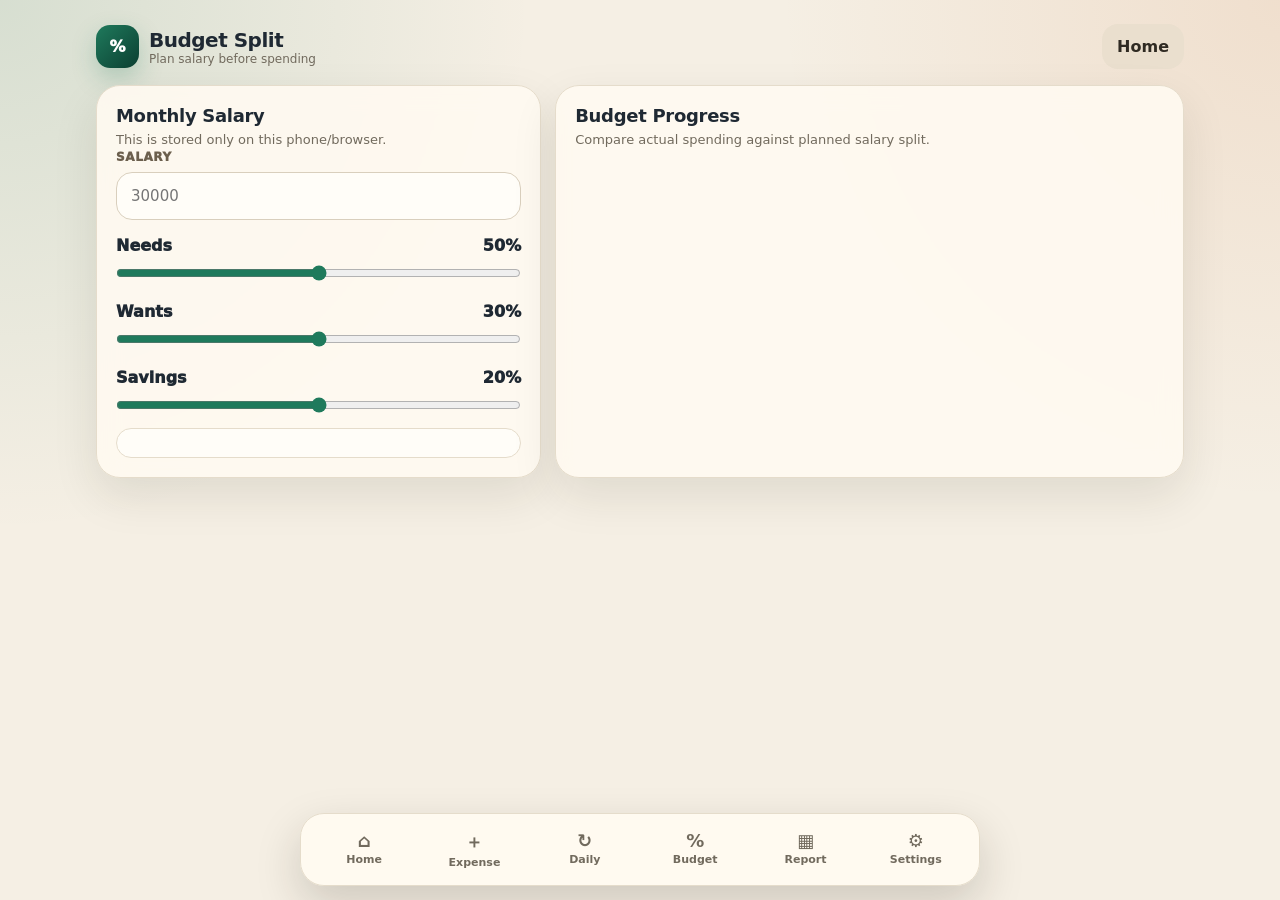
==== budget.html @ ee9be810 "Add files via upload" ====
<!DOCTYPE html><html lang="en"><head><meta charset="UTF-8"><meta name="viewport" content="width=device-width,initial-scale=1.0"><title>Budget - Spendwise</title><link rel="manifest" href="manifest.json"><meta name="theme-color" content="#1f7a5c"><link rel="apple-touch-icon" href="icon-192.png"><link rel="stylesheet" href="styles.css"></head><body data-page="budget"><main class="wrap"><header class="topbar"><div class="brand"><div class="logo">%</div><div><h1>Budget Split</h1><p>Plan salary before spending</p></div></div><a class="btn" href="index.html">Home</a></header><section class="grid"><div class="card span-5"><h3>Monthly Salary</h3><p class="sub">This is stored only on this phone/browser.</p><label>Salary</label><input id="salary" type="number" placeholder="30000" oninput="setSalary()"><div class="range-row"><div class="range-head"><span>Needs</span><span id="needsText">50%</span></div><input id="needsPercent" type="range" min="0" max="100" oninput="updateBudget()"></div><div class="range-row"><div class="range-head"><span>Wants</span><span id="wantsText">30%</span></div><input id="wantsPercent" type="range" min="0" max="100" oninput="updateBudget()"></div><div class="range-row"><div class="range-head"><span>Savings</span><span id="savingsText">20%</span></div><input id="savingsPercent" type="range" min="0" max="100" oninput="updateBudget()"></div><div id="budgetWarning" class="insight"></div></div><div class="card span-7"><h3>Budget Progress</h3><p class="sub">Compare actual spending against planned salary split.</p><div id="budgetProgress"></div></div></section></main><nav class="bottom-nav">
  <a data-page="dashboard" href="index.html"><b>⌂</b>Home</a>
  <a data-page="expense" href="expense.html"><b>＋</b>Expense</a>
  <a data-page="recurring" href="recurring.html"><b>↻</b>Daily</a>
  <a data-page="budget" href="budget.html"><b>%</b>Budget</a>
  <a data-page="reports" href="reports.html"><b>▦</b>Report</a>
  <a data-page="settings" href="settings.html"><b>⚙</b>Settings</a>
</nav><script src="app.js"></script></body></html>
---- styles.css ----
:root{
  --bg:#f5efe4;--surface:#fffaf1;--surface2:#fffdf8;--ink:#1f2933;--muted:#716a5d;--line:#e5dccb;
  --green:#1f7a5c;--green2:#155f48;--orange:#c96a2b;--red:#b42318;--blue:#245b85;--shadow:0 18px 45px rgba(43,35,22,.10)
}
*{box-sizing:border-box;margin:0;padding:0;font-family:Inter,system-ui,-apple-system,BlinkMacSystemFont,"Segoe UI",sans-serif}
body{background:radial-gradient(circle at top left,rgba(31,122,92,.14),transparent 34%),radial-gradient(circle at top right,rgba(201,106,43,.12),transparent 32%),var(--bg);color:var(--ink);min-height:100vh;padding-bottom:92px}
a{text-decoration:none;color:inherit}.wrap{max-width:1120px;margin:auto;padding:16px}.topbar{display:flex;justify-content:space-between;align-items:center;gap:14px;margin:8px 0 16px}.brand{display:flex;align-items:center;gap:10px}.logo{width:43px;height:43px;border-radius:14px;background:linear-gradient(135deg,var(--green),#0b3f31);display:grid;place-items:center;color:#fff;font-weight:950;box-shadow:0 10px 25px rgba(31,122,92,.25)}.brand h1{font-size:20px;letter-spacing:-.5px}.brand p{font-size:12px;color:var(--muted)}.btn{border:0;border-radius:16px;padding:13px 15px;font-weight:900;background:#eadfce;color:#2f2a22;cursor:pointer}.btn.primary{background:var(--green);color:white}.btn.danger{background:#fee4e2;color:var(--red)}.hero{background:linear-gradient(135deg,#172033,#253246);color:white;border-radius:28px;padding:24px;box-shadow:var(--shadow);overflow:hidden;position:relative}.hero:after{content:"";position:absolute;right:-70px;top:-80px;width:230px;height:230px;background:rgba(255,255,255,.08);border-radius:50%}.hero>*{position:relative;z-index:1}.hero .eyebrow{display:inline-flex;border-radius:999px;padding:7px 11px;background:rgba(255,255,255,.12);font-size:12px;font-weight:850;margin-bottom:12px}.hero h2{font-size:clamp(28px,7vw,54px);letter-spacing:-1.8px;line-height:1}.hero p{margin-top:10px;color:#d7dde7;line-height:1.55;max-width:650px}.grid{display:grid;grid-template-columns:repeat(12,1fr);gap:14px;margin-top:14px}.span-3{grid-column:span 3}.span-4{grid-column:span 4}.span-5{grid-column:span 5}.span-6{grid-column:span 6}.span-7{grid-column:span 7}.span-8{grid-column:span 8}.span-12{grid-column:span 12}.card{background:rgba(255,250,241,.9);border:1px solid var(--line);border-radius:24px;padding:19px;box-shadow:var(--shadow);backdrop-filter:blur(12px)}.card h3{font-size:18px;letter-spacing:-.3px}.sub{font-size:13px;color:var(--muted);line-height:1.5;margin-top:4px}.stat .num{font-size:30px;font-weight:950;letter-spacing:-1.2px;margin-top:10px}.meter{height:13px;background:#e9dfcf;border-radius:999px;overflow:hidden;margin:13px 0 8px}.bar{height:100%;width:0;border-radius:999px;transition:.3s}.green{background:var(--green)}.orange{background:var(--orange)}.red{background:var(--red)}.blue{background:var(--blue)}.tag{display:inline-flex;border-radius:999px;padding:6px 10px;font-size:12px;font-weight:900;margin-top:8px}.tag.green{background:#e7f4ee;color:var(--green)}.tag.orange{background:#fff1e7;color:var(--orange)}.tag.red{background:#fee4e2;color:var(--red)}.tag.blue{background:#e8f2f8;color:var(--blue)}label{display:block;font-size:12px;letter-spacing:.6px;text-transform:uppercase;color:#6b5f4d;font-weight:950;margin-bottom:8px}input,select{width:100%;border:1px solid #d9cfbd;background:#fffdf8;border-radius:16px;padding:14px;font-size:15px;outline:none;color:var(--ink)}input:focus,select:focus{border-color:var(--green);box-shadow:0 0 0 4px rgba(31,122,92,.12)}.form-grid{display:grid;grid-template-columns:1fr 1fr;gap:13px}.full{grid-column:1/-1}.list{display:flex;flex-direction:column;gap:10px}.item{background:var(--surface2);border:1px solid var(--line);border-radius:18px;padding:14px;display:flex;align-items:center;justify-content:space-between;gap:12px}.item strong{display:block}.item small{color:var(--muted);line-height:1.4}.insight{background:var(--surface2);border:1px solid var(--line);border-radius:18px;padding:14px;line-height:1.55;margin-top:10px;color:#423b31}.quick{display:grid;grid-template-columns:repeat(4,1fr);gap:10px;margin-top:14px}.quick a{background:var(--surface2);border:1px solid var(--line);border-radius:18px;padding:14px;font-weight:950;box-shadow:0 8px 22px rgba(43,35,22,.06)}.quick span{display:block;color:var(--muted);font-size:12px;margin-top:4px;font-weight:700}.bottom-nav{position:fixed;left:50%;bottom:14px;transform:translateX(-50%);width:min(680px,calc(100% - 22px));background:rgba(255,250,241,.96);border:1px solid var(--line);box-shadow:0 18px 45px rgba(36,28,15,.18);border-radius:24px;padding:8px;display:grid;grid-template-columns:repeat(6,1fr);z-index:20;backdrop-filter:blur(14px)}.bottom-nav a{text-align:center;font-size:11px;color:var(--muted);font-weight:850;padding:8px 3px;border-radius:17px}.bottom-nav a b{display:block;font-size:18px;margin-bottom:2px}.bottom-nav a.active{background:#edf7f2;color:var(--green)}.page-title{margin:8px 0 13px}.page-title h2{font-size:30px;letter-spacing:-1px}.range-row{margin-top:16px}.range-head{display:flex;justify-content:space-between;font-weight:950;margin-bottom:9px}input[type=range]{padding:0;accent-color:var(--green)}.empty{text-align:center;padding:24px;color:var(--muted);border:1px dashed #d9cfbd;border-radius:18px;background:var(--surface2)}.notice{background:#edf7f2;border:1px solid #cae8dc;color:#155f48;border-radius:18px;padding:13px;line-height:1.45;margin-top:12px;font-size:14px}.install-box{display:none}.install-box.show{display:block}@media(max-width:900px){.span-3,.span-4,.span-5,.span-6,.span-7,.span-8{grid-column:span 12}.quick{grid-template-columns:1fr 1fr}.form-grid{grid-template-columns:1fr}.wrap{padding:12px}.hero,.card{border-radius:22px}.bottom-nav{grid-template-columns:repeat(6,1fr)}}
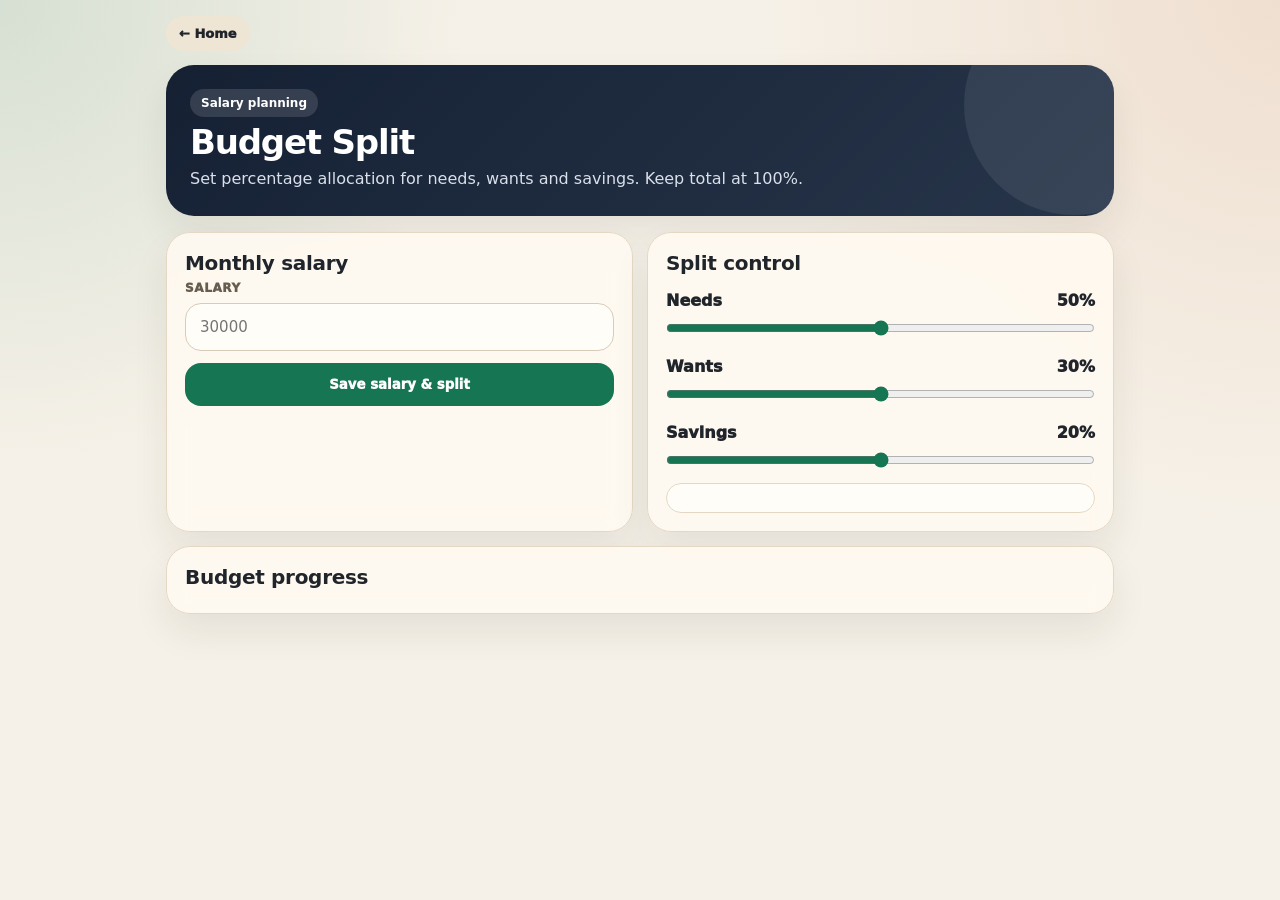
==== commit 6c04f677: "Add files via upload" ====
--- a/budget.html
+++ b/budget.html
@@ -1,8 +1 @@
-<!DOCTYPE html><html lang="en"><head><meta charset="UTF-8"><meta name="viewport" content="width=device-width,initial-scale=1.0"><title>Budget - Spendwise</title><link rel="manifest" href="manifest.json"><meta name="theme-color" content="#1f7a5c"><link rel="apple-touch-icon" href="icon-192.png"><link rel="stylesheet" href="styles.css"></head><body data-page="budget"><main class="wrap"><header class="topbar"><div class="brand"><div class="logo">%</div><div><h1>Budget Split</h1><p>Plan salary before spending</p></div></div><a class="btn" href="index.html">Home</a></header><section class="grid"><div class="card span-5"><h3>Monthly Salary</h3><p class="sub">This is stored only on this phone/browser.</p><label>Salary</label><input id="salary" type="number" placeholder="30000" oninput="setSalary()"><div class="range-row"><div class="range-head"><span>Needs</span><span id="needsText">50%</span></div><input id="needsPercent" type="range" min="0" max="100" oninput="updateBudget()"></div><div class="range-row"><div class="range-head"><span>Wants</span><span id="wantsText">30%</span></div><input id="wantsPercent" type="range" min="0" max="100" oninput="updateBudget()"></div><div class="range-row"><div class="range-head"><span>Savings</span><span id="savingsText">20%</span></div><input id="savingsPercent" type="range" min="0" max="100" oninput="updateBudget()"></div><div id="budgetWarning" class="insight"></div></div><div class="card span-7"><h3>Budget Progress</h3><p class="sub">Compare actual spending against planned salary split.</p><div id="budgetProgress"></div></div></section></main><nav class="bottom-nav">
-  <a data-page="dashboard" href="index.html"><b>⌂</b>Home</a>
-  <a data-page="expense" href="expense.html"><b>＋</b>Expense</a>
-  <a data-page="recurring" href="recurring.html"><b>↻</b>Daily</a>
-  <a data-page="budget" href="budget.html"><b>%</b>Budget</a>
-  <a data-page="reports" href="reports.html"><b>▦</b>Report</a>
-  <a data-page="settings" href="settings.html"><b>⚙</b>Settings</a>
-</nav><script src="app.js"></script></body></html>
+<!DOCTYPE html><html lang="en"><head><meta charset="UTF-8"><meta name="viewport" content="width=device-width, initial-scale=1.0"><title>Budget Split</title><link rel="manifest" href="manifest.json"><meta name="theme-color" content="#167552"><link rel="apple-touch-icon" href="icon-192.png"><link rel="stylesheet" href="style.css"></head><body><div id="toast" class="toast"></div><main class="wrap"><div class="topbar"><a class="back" href="index.html">← Home</a></div><section class="hero"><span class="pill">Salary planning</span><h1>Budget Split</h1><p>Set percentage allocation for needs, wants and savings. Keep total at 100%.</p></section><section class="grid"><div class="card half"><h2>Monthly salary</h2><label>Salary</label><input id="salary" type="number" placeholder="30000"><button class="primary" style="width:100%;margin-top:12px" onclick="saveBudget()">Save salary & split</button></div><div class="card half"><h2>Split control</h2><div class="range-row"><div class="range-head"><span>Needs</span><span id="needsText">50%</span></div><input id="needs" type="range" min="0" max="100" oninput="live()"></div><div class="range-row"><div class="range-head"><span>Wants</span><span id="wantsText">30%</span></div><input id="wants" type="range" min="0" max="100" oninput="live()"></div><div class="range-row"><div class="range-head"><span>Savings</span><span id="savingsText">20%</span></div><input id="savings" type="range" min="0" max="100" oninput="live()"></div><div id="warning" class="insight"></div></div><div class="card span-12"><h2>Budget progress</h2><div id="progress"></div></div></section></main><script src="app.js"></script><script>nav('budget');function live(){['needs','wants','savings'].forEach(k=>qs(k+'Text').textContent=qs(k).value+'%');const total=Number(qs('needs').value)+Number(qs('wants').value)+Number(qs('savings').value);qs('warning').innerHTML=total===100?'Balanced at <strong>100%</strong>.':`Current total is <strong>${total}%</strong>. Adjust it to 100%.`}function saveBudget(){state.salary=Number(qs('salary').value||0);state.budget={needs:Number(qs('needs').value),wants:Number(qs('wants').value),savings:Number(qs('savings').value)};save();toast('Budget saved');render()}function render(){qs('salary').value=state.salary||'';qs('needs').value=state.budget.needs;qs('wants').value=state.budget.wants;qs('savings').value=state.budget.savings;live();const cats=[['needs','Needs','blue'],['wants','Wants','orange'],['savings','Savings','green'],['debt','Debt','red']];qs('progress').innerHTML=cats.map(([key,label,color])=>{const budget=key==='debt'?state.salary*.15:state.salary*((state.budget[key]||0)/100);const spent=categorySpend(key);const pct=budget?(spent/budget)*100:0;const rem=budget-spent;return `<div class="insight"><div class="row"><div><strong>${label}</strong><p class="sub">${rupee(spent)} used from ${rupee(budget)}</p></div><span class="tag ${rem<0?'tag-red':'tag-blue'}">${rem<0?'Over '+rupee(Math.abs(rem)):'Left '+rupee(rem)}</span></div><div class="meter"><div class="bar ${rem<0?'red':color}" style="width:${Math.min(pct,100)}%"></div></div></div>`}).join('')}render();</script></body></html>
--- a/style.css
+++ b/style.css
@@ -0,0 +1,8 @@
+:root{
+  --bg:#f6f1e8;--card:#fffaf1;--ink:#20242b;--muted:#74706a;--line:#e4d8c5;
+  --green:#167552;--green2:#e7f4ee;--orange:#c4662f;--orange2:#fff0e6;--red:#b42318;--red2:#fee4e2;--blue:#245b85;--blue2:#e8f2f8;
+  --shadow:0 18px 36px rgba(44,37,25,.08)
+}
+*{box-sizing:border-box;margin:0;padding:0;font-family:Inter,system-ui,-apple-system,BlinkMacSystemFont,"Segoe UI",sans-serif}
+body{background:radial-gradient(circle at top left,rgba(22,117,82,.14),transparent 30%),radial-gradient(circle at top right,rgba(196,102,47,.13),transparent 34%),var(--bg);color:var(--ink);min-height:100vh;padding-bottom:88px}
+a{text-decoration:none;color:inherit}.wrap{max-width:980px;margin:auto;padding:16px}.hero{background:linear-gradient(135deg,#152033,#27354a);color:white;border-radius:28px;padding:24px;margin:0 0 16px;box-shadow:var(--shadow);position:relative;overflow:hidden}.hero:after{content:"";position:absolute;right:-70px;top:-70px;width:220px;height:220px;border-radius:50%;background:rgba(255,255,255,.08)}.hero h1{font-size:34px;line-height:1;letter-spacing:-1.2px;margin:8px 0}.hero p{color:#d9e0ea;line-height:1.55;max-width:620px}.pill{display:inline-flex;border-radius:999px;padding:7px 11px;background:rgba(255,255,255,.13);font-size:12px;font-weight:900;color:white}.grid{display:grid;grid-template-columns:repeat(12,1fr);gap:14px}.card{grid-column:span 12;background:rgba(255,250,241,.9);border:1px solid var(--line);border-radius:24px;padding:18px;box-shadow:var(--shadow);backdrop-filter:blur(12px)}.half{grid-column:span 6}.third{grid-column:span 4}.two-third{grid-column:span 8}h2{font-size:20px;letter-spacing:-.3px;margin-bottom:6px}.sub{font-size:13px;color:var(--muted);line-height:1.5;margin-bottom:14px}label{display:block;text-transform:uppercase;letter-spacing:.6px;font-size:12px;font-weight:950;color:#675d4f;margin:0 0 8px}input,select{width:100%;border:1px solid #d8cbb7;background:#fffdf8;border-radius:16px;padding:14px;font-size:15px;outline:none;color:var(--ink)}input:focus,select:focus{border-color:var(--green);box-shadow:0 0 0 4px rgba(22,117,82,.12)}button,.btn{border:0;border-radius:16px;padding:14px 16px;font-weight:950;cursor:pointer;display:inline-flex;align-items:center;justify-content:center;gap:8px}.primary{background:var(--green);color:#fff}.secondary{background:#efe5d4;color:#2f2a22}.danger{background:var(--red2);color:var(--red);padding:9px 12px;font-size:12px}.form{display:grid;grid-template-columns:1fr 1fr;gap:13px}.full{grid-column:1/-1}.stat h3{font-size:31px;letter-spacing:-1.2px;margin-top:6px}.stat p{color:var(--muted);font-size:13px;line-height:1.4}.meter{height:13px;background:#e9ddcb;border-radius:999px;overflow:hidden;margin:12px 0 8px}.bar{height:100%;width:0;border-radius:999px;transition:.35s}.green{background:var(--green)}.orange{background:var(--orange)}.red{background:var(--red)}.blue{background:var(--blue)}.row{display:flex;justify-content:space-between;gap:14px;align-items:center}.big{font-size:clamp(38px,10vw,72px);font-weight:1000;letter-spacing:-2.5px}.good{color:var(--green)}.bad{color:var(--red)}.tag{display:inline-flex;padding:6px 9px;border-radius:999px;font-size:12px;font-weight:950;margin-top:7px}.tag-green{background:var(--green2);color:var(--green)}.tag-orange{background:var(--orange2);color:var(--orange)}.tag-red{background:var(--red2);color:var(--red)}.tag-blue{background:var(--blue2);color:var(--blue)}.list{display:flex;flex-direction:column;gap:10px}.item{background:#fffdf8;border:1px solid var(--line);border-radius:18px;padding:14px;display:flex;justify-content:space-between;gap:12px;align-items:center}.item strong{display:block;margin-bottom:3px}.item small{color:var(--muted)}.empty{text-align:center;color:var(--muted);border:1px dashed #d8cbb7;border-radius:18px;background:#fffdf8;padding:24px}.insight{background:#fffdf8;border:1px solid var(--line);border-radius:18px;padding:14px;line-height:1.55;color:#3f3a31;margin-top:10px}.range-row{margin-top:16px}.range-head{display:flex;justify-content:space-between;font-weight:950;margin-bottom:9px}input[type=range]{padding:0;accent-color:var(--green)}.nav{position:fixed;left:10px;right:10px;bottom:10px;z-index:50;max-width:760px;margin:auto;background:rgba(255,250,241,.96);border:1px solid var(--line);box-shadow:0 18px 38px rgba(44,37,25,.16);backdrop-filter:blur(14px);border-radius:24px;padding:8px;display:grid;grid-template-columns:repeat(6,1fr);gap:4px}.nav a{border-radius:18px;padding:10px 4px;text-align:center;font-size:11px;font-weight:950;color:#706655}.nav a span{display:block;font-size:18px;margin-bottom:3px}.nav a.active{background:#1f2933;color:white}.quick{display:grid;grid-template-columns:1fr 1fr;gap:12px}.quick a{background:#fffdf8;border:1px solid var(--line);border-radius:20px;padding:16px;font-weight:950}.quick small{display:block;color:var(--muted);font-weight:700;margin-top:5px;line-height:1.4}.topbar{display:flex;justify-content:space-between;align-items:center;margin-bottom:14px}.back{background:#efe5d4;border-radius:999px;padding:10px 13px;font-size:13px;font-weight:950}.toast{position:fixed;top:14px;left:50%;transform:translateX(-50%);background:#172033;color:white;border-radius:999px;padding:10px 14px;font-weight:900;box-shadow:var(--shadow);z-index:80;display:none}@media(max-width:760px){.wrap{padding:12px}.hero{border-radius:24px;padding:20px}.hero h1{font-size:31px}.half,.third,.two-third{grid-column:span 12}.form{grid-template-columns:1fr}.nav{grid-template-columns:repeat(3,1fr);border-radius:22px}.quick{grid-template-columns:1fr}.row{align-items:flex-start}.hide-mobile{display:none}}
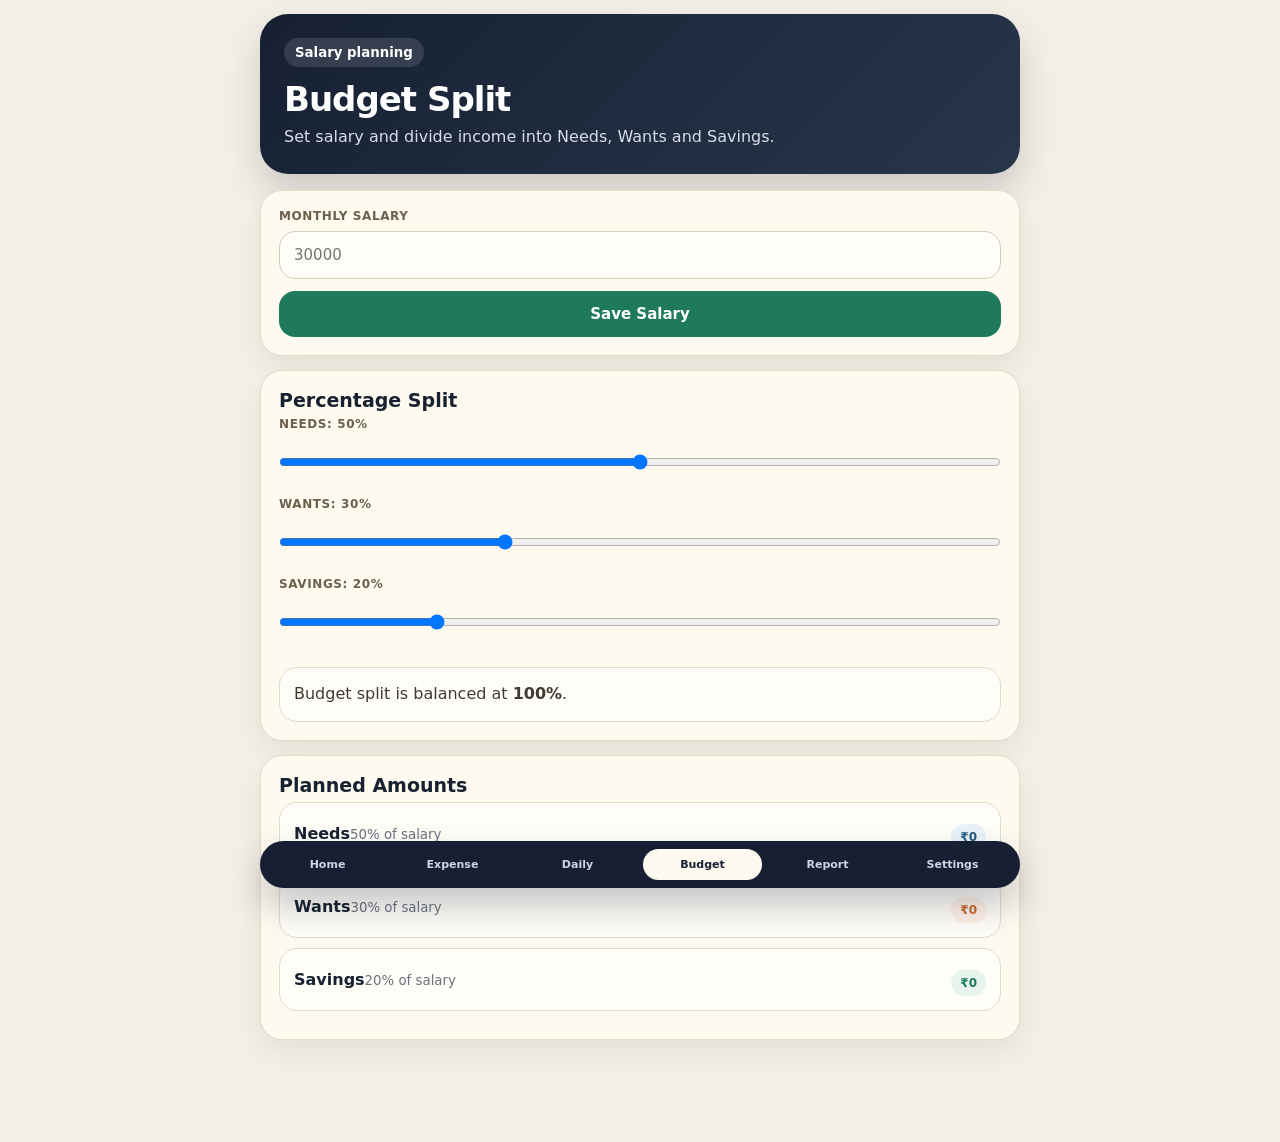
==== commit 71e970be: "Add files via upload" ====
--- a/budget.html
+++ b/budget.html
@@ -1 +1 @@
-<!DOCTYPE html><html lang="en"><head><meta charset="UTF-8"><meta name="viewport" content="width=device-width, initial-scale=1.0"><title>Budget Split</title><link rel="manifest" href="manifest.json"><meta name="theme-color" content="#167552"><link rel="apple-touch-icon" href="icon-192.png"><link rel="stylesheet" href="style.css"></head><body><div id="toast" class="toast"></div><main class="wrap"><div class="topbar"><a class="back" href="index.html">← Home</a></div><section class="hero"><span class="pill">Salary planning</span><h1>Budget Split</h1><p>Set percentage allocation for needs, wants and savings. Keep total at 100%.</p></section><section class="grid"><div class="card half"><h2>Monthly salary</h2><label>Salary</label><input id="salary" type="number" placeholder="30000"><button class="primary" style="width:100%;margin-top:12px" onclick="saveBudget()">Save salary & split</button></div><div class="card half"><h2>Split control</h2><div class="range-row"><div class="range-head"><span>Needs</span><span id="needsText">50%</span></div><input id="needs" type="range" min="0" max="100" oninput="live()"></div><div class="range-row"><div class="range-head"><span>Wants</span><span id="wantsText">30%</span></div><input id="wants" type="range" min="0" max="100" oninput="live()"></div><div class="range-row"><div class="range-head"><span>Savings</span><span id="savingsText">20%</span></div><input id="savings" type="range" min="0" max="100" oninput="live()"></div><div id="warning" class="insight"></div></div><div class="card span-12"><h2>Budget progress</h2><div id="progress"></div></div></section></main><script src="app.js"></script><script>nav('budget');function live(){['needs','wants','savings'].forEach(k=>qs(k+'Text').textContent=qs(k).value+'%');const total=Number(qs('needs').value)+Number(qs('wants').value)+Number(qs('savings').value);qs('warning').innerHTML=total===100?'Balanced at <strong>100%</strong>.':`Current total is <strong>${total}%</strong>. Adjust it to 100%.`}function saveBudget(){state.salary=Number(qs('salary').value||0);state.budget={needs:Number(qs('needs').value),wants:Number(qs('wants').value),savings:Number(qs('savings').value)};save();toast('Budget saved');render()}function render(){qs('salary').value=state.salary||'';qs('needs').value=state.budget.needs;qs('wants').value=state.budget.wants;qs('savings').value=state.budget.savings;live();const cats=[['needs','Needs','blue'],['wants','Wants','orange'],['savings','Savings','green'],['debt','Debt','red']];qs('progress').innerHTML=cats.map(([key,label,color])=>{const budget=key==='debt'?state.salary*.15:state.salary*((state.budget[key]||0)/100);const spent=categorySpend(key);const pct=budget?(spent/budget)*100:0;const rem=budget-spent;return `<div class="insight"><div class="row"><div><strong>${label}</strong><p class="sub">${rupee(spent)} used from ${rupee(budget)}</p></div><span class="tag ${rem<0?'tag-red':'tag-blue'}">${rem<0?'Over '+rupee(Math.abs(rem)):'Left '+rupee(rem)}</span></div><div class="meter"><div class="bar ${rem<0?'red':color}" style="width:${Math.min(pct,100)}%"></div></div></div>`}).join('')}render();</script></body></html>
+<!doctype html><html lang="en"><head><meta charset="UTF-8"><meta name="viewport" content="width=device-width,initial-scale=1"><title>Budget</title><link rel="manifest" href="manifest.json"><meta name="theme-color" content="#1f7a5c"><link rel="stylesheet" href="styles.css"></head><body><main class="app"><section class="top"><small>Salary planning</small><h1>Budget Split</h1><p>Set salary and divide income into Needs, Wants and Savings.</p></section><section class="card"><label>Monthly Salary</label><input id="salaryInput" type="number" placeholder="30000"><button onclick="saveSalary()">Save Salary</button></section><section class="card"><h2>Percentage Split</h2><label>Needs: <span id="nT"></span></label><input id="needs" type="range" min="0" max="100"><label>Wants: <span id="wT"></span></label><input id="wants" type="range" min="0" max="100"><label>Savings: <span id="sT"></span></label><input id="savings" type="range" min="0" max="100"><div id="warning" class="insight"></div></section><section class="card"><h2>Planned Amounts</h2><div id="planned"></div></section></main><div id="nav"></div><script src="app.js"></script><script>document.getElementById('nav').innerHTML=nav('budget');salaryInput.value=state.salary||'';needs.value=state.budget.needs;wants.value=state.budget.wants;savings.value=state.budget.savings;function draw(){nT.innerText=needs.value+'%';wT.innerText=wants.value+'%';sT.innerText=savings.value+'%';let total=Number(needs.value)+Number(wants.value)+Number(savings.value);warning.innerHTML=total===100?'Budget split is balanced at <b>100%</b>.':'Current total is <b>'+total+'%</b>. Adjust it to 100%.';planned.innerHTML=`<div class="item"><div><strong>Needs</strong><small>${needs.value}% of salary</small></div><span class="tag">${rupee(state.salary*needs.value/100)}</span></div><div class="item"><div><strong>Wants</strong><small>${wants.value}% of salary</small></div><span class="tag orange">${rupee(state.salary*wants.value/100)}</span></div><div class="item"><div><strong>Savings</strong><small>${savings.value}% of salary</small></div><span class="tag green">${rupee(state.salary*savings.value/100)}</span></div>`}function persist(){state.budget={needs:Number(needs.value),wants:Number(wants.value),savings:Number(savings.value)};save();draw()}function saveSalary(){state.salary=Number(salaryInput.value||0);save();draw()}needs.oninput=persist;wants.oninput=persist;savings.oninput=persist;draw();</script></body></html>
--- a/styles.css
+++ b/styles.css
@@ -0,0 +1 @@
+*{box-sizing:border-box;margin:0;padding:0;font-family:Inter,system-ui,-apple-system,BlinkMacSystemFont,'Segoe UI',sans-serif}body{background:#f4efe6;color:#18212f;padding:14px 14px 88px}.app{max-width:760px;margin:auto}.top{background:linear-gradient(135deg,#172033,#28364a);color:white;border-radius:28px;padding:24px;margin-bottom:16px;box-shadow:0 18px 35px rgba(24,33,47,.18)}.top small{display:inline-block;background:rgba(255,255,255,.12);padding:7px 11px;border-radius:999px;font-weight:800;margin-bottom:12px}.top h1{font-size:34px;letter-spacing:-1px;margin-bottom:6px}.top p{color:#d8dee8;line-height:1.55}.grid{display:grid;grid-template-columns:1fr 1fr;gap:12px}.card{background:#fffaf0;border:1px solid #e4dac8;border-radius:22px;padding:18px;margin-bottom:14px;box-shadow:0 12px 25px rgba(60,47,30,.07)}.card h2{font-size:19px;margin-bottom:6px}.sub{font-size:13px;color:#6b7280;line-height:1.5;margin-bottom:12px}.stat h3{font-size:29px;letter-spacing:-1px;margin-top:5px}.stat p{font-size:13px;color:#6b7280}.full{grid-column:1/-1}label{display:block;font-size:12px;text-transform:uppercase;letter-spacing:.6px;color:#6b5f4d;font-weight:900;margin-bottom:8px}input,select{width:100%;border:1px solid #d7cdbb;background:#fffdf8;border-radius:16px;padding:14px;font-size:15px;outline:none;margin-bottom:12px}input:focus,select:focus{border-color:#1f7a5c;box-shadow:0 0 0 4px rgba(31,122,92,.12)}button,.btn{display:inline-flex;justify-content:center;align-items:center;text-decoration:none;border:0;border-radius:16px;padding:14px 16px;font-weight:900;cursor:pointer;background:#1f7a5c;color:white;width:100%;font-size:15px}.btn.secondary,button.secondary{background:#efe7d8;color:#2f2a22}.danger{background:#fee4e2;color:#b42318;width:auto;padding:9px 11px;font-size:12px}.meter{height:13px;background:#e8dfcf;border-radius:999px;overflow:hidden;margin:12px 0 8px}.bar{height:100%;border-radius:999px;background:#1f7a5c;width:0%;transition:.3s}.bar.red{background:#b42318}.bar.orange{background:#c96a2b}.big{font-size:42px;font-weight:950;letter-spacing:-2px;margin:6px 0}.good{color:#1f7a5c}.bad{color:#b42318}.item{background:#fffdf8;border:1px solid #e4dac8;border-radius:18px;padding:14px;margin-bottom:10px;display:flex;justify-content:space-between;gap:12px;align-items:center}.item small{color:#6b7280}.tag{display:inline-block;padding:6px 9px;border-radius:999px;font-size:12px;font-weight:900;margin-top:7px;background:#e8f2f8;color:#245b85}.tag.red{background:#fee4e2;color:#b42318}.tag.green{background:#e7f4ee;color:#1f7a5c}.tag.orange{background:#fff1e7;color:#c96a2b}.insight{background:#fffdf8;border:1px solid #e4dac8;border-radius:18px;padding:14px;line-height:1.55;margin-top:10px;color:#3f3a31}.empty{text-align:center;color:#6b7280;padding:24px;border:1px dashed #d7cdbb;border-radius:18px;background:#fffdf8}.nav{position:fixed;left:12px;right:12px;bottom:12px;max-width:760px;margin:auto;background:#172033;border-radius:24px;padding:8px;display:grid;grid-template-columns:repeat(6,1fr);gap:6px;box-shadow:0 18px 35px rgba(24,33,47,.25);z-index:20}.nav a{color:#cdd5df;text-decoration:none;text-align:center;font-size:11px;padding:9px 4px;border-radius:16px;font-weight:800}.nav a.active{background:#fffaf0;color:#172033}.row{display:grid;grid-template-columns:1fr 1fr;gap:12px}@media(max-width:560px){body{padding:10px 10px 86px}.top{border-radius:22px;padding:20px}.top h1{font-size:29px}.grid,.row{grid-template-columns:1fr}.nav{grid-template-columns:repeat(3,1fr)}.card{border-radius:20px}.big{font-size:36px}}
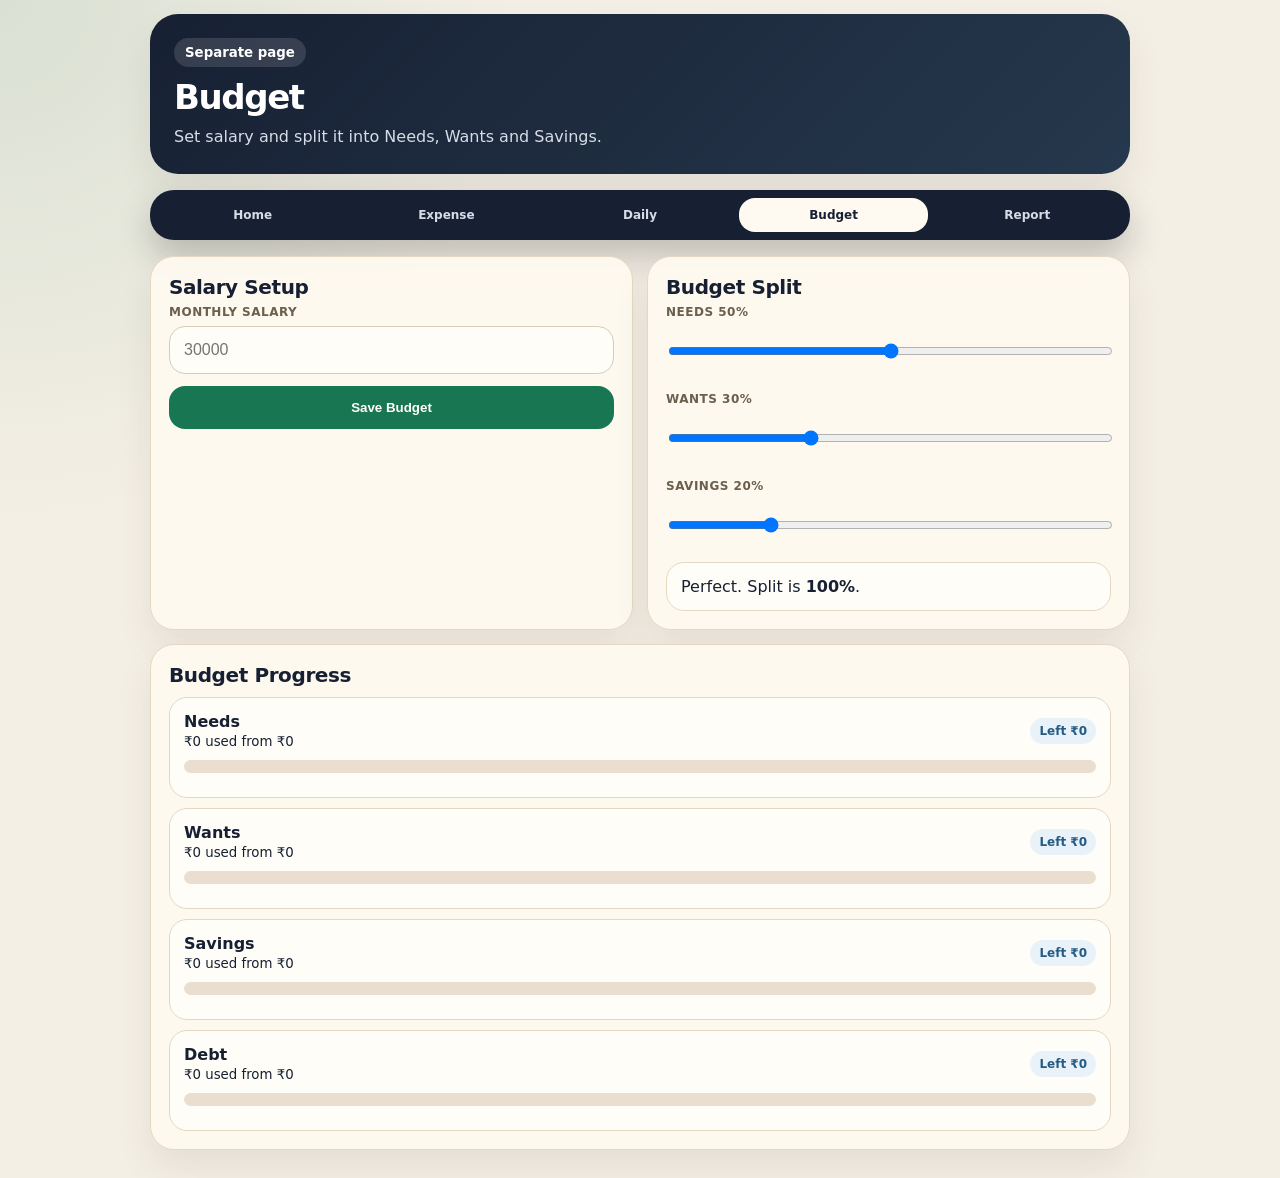
==== commit c78289fe: "Add files via upload" ====
--- a/budget.html
+++ b/budget.html
@@ -1 +1 @@
-<!doctype html><html lang="en"><head><meta charset="UTF-8"><meta name="viewport" content="width=device-width,initial-scale=1"><title>Budget</title><link rel="manifest" href="manifest.json"><meta name="theme-color" content="#1f7a5c"><link rel="stylesheet" href="styles.css"></head><body><main class="app"><section class="top"><small>Salary planning</small><h1>Budget Split</h1><p>Set salary and divide income into Needs, Wants and Savings.</p></section><section class="card"><label>Monthly Salary</label><input id="salaryInput" type="number" placeholder="30000"><button onclick="saveSalary()">Save Salary</button></section><section class="card"><h2>Percentage Split</h2><label>Needs: <span id="nT"></span></label><input id="needs" type="range" min="0" max="100"><label>Wants: <span id="wT"></span></label><input id="wants" type="range" min="0" max="100"><label>Savings: <span id="sT"></span></label><input id="savings" type="range" min="0" max="100"><div id="warning" class="insight"></div></section><section class="card"><h2>Planned Amounts</h2><div id="planned"></div></section></main><div id="nav"></div><script src="app.js"></script><script>document.getElementById('nav').innerHTML=nav('budget');salaryInput.value=state.salary||'';needs.value=state.budget.needs;wants.value=state.budget.wants;savings.value=state.budget.savings;function draw(){nT.innerText=needs.value+'%';wT.innerText=wants.value+'%';sT.innerText=savings.value+'%';let total=Number(needs.value)+Number(wants.value)+Number(savings.value);warning.innerHTML=total===100?'Budget split is balanced at <b>100%</b>.':'Current total is <b>'+total+'%</b>. Adjust it to 100%.';planned.innerHTML=`<div class="item"><div><strong>Needs</strong><small>${needs.value}% of salary</small></div><span class="tag">${rupee(state.salary*needs.value/100)}</span></div><div class="item"><div><strong>Wants</strong><small>${wants.value}% of salary</small></div><span class="tag orange">${rupee(state.salary*wants.value/100)}</span></div><div class="item"><div><strong>Savings</strong><small>${savings.value}% of salary</small></div><span class="tag green">${rupee(state.salary*savings.value/100)}</span></div>`}function persist(){state.budget={needs:Number(needs.value),wants:Number(wants.value),savings:Number(savings.value)};save();draw()}function saveSalary(){state.salary=Number(salaryInput.value||0);save();draw()}needs.oninput=persist;wants.oninput=persist;savings.oninput=persist;draw();</script></body></html>
+<!doctype html><html lang="en"><head><meta charset="utf-8"><meta name="viewport" content="width=device-width,initial-scale=1"><title>Budget</title><link rel="manifest" href="manifest.json"><meta name="theme-color" content="#197653"><link rel="stylesheet" href="styles.css"></head><body><div class="wrap"><section class="top"><small>Separate page</small><h1>Budget</h1><p>Set salary and split it into Needs, Wants and Savings.</p></section><div id="nav-placeholder"></div><section class="grid"><div class="card span-6"><h2>Salary Setup</h2><label>Monthly Salary</label><input id="salary" type="number" placeholder="30000"><button class="primary" style="width:100%;margin-top:12px" onclick="saveBudget()">Save Budget</button></div><div class="card span-6"><h2>Budget Split</h2><div><label>Needs <span id="needsT"></span></label><input id="needs" type="range" min="0" max="100"></div><div style="margin-top:14px"><label>Wants <span id="wantsT"></span></label><input id="wants" type="range" min="0" max="100"></div><div style="margin-top:14px"><label>Savings <span id="savingsT"></span></label><input id="savings" type="range" min="0" max="100"></div><div id="warn" class="insight"></div></div><div class="card span-12"><h2>Budget Progress</h2><div id="progress"></div></div></section></div><script src="app.js"></script><script>window.PAGE='budget';fetch('nav.html').then(r=>r.text()).then(h=>document.getElementById('nav-placeholder').innerHTML=h).then(()=>document.querySelector('[data-page=budget]').classList.add('active'));salary.value=state.salary||'';needs.value=state.budget.needs;wants.value=state.budget.wants;savings.value=state.budget.savings;function refresh(){needsT.innerText=needs.value+'%';wantsT.innerText=wants.value+'%';savingsT.innerText=savings.value+'%';let total=Number(needs.value)+Number(wants.value)+Number(savings.value);warn.innerHTML=total===100?'Perfect. Split is <strong>100%</strong>.':`Current split is <strong>${total}%</strong>. Keep it 100%.`}needs.oninput=wants.oninput=savings.oninput=refresh;refresh();function saveBudget(){state.salary=Number(salary.value||0);state.budget={needs:Number(needs.value),wants:Number(wants.value),savings:Number(savings.value)};localStorage.setItem('spendwiseDailyV3',JSON.stringify(state));location.reload()}const cats=[['needs','Needs','blue'],['wants','Wants','orange'],['savings','Savings','green'],['debt','Debt','red']];progress.innerHTML=cats.map(c=>{let amount=c[0]==='debt'?state.salary*.15:state.salary*((state.budget[c[0]]||0)/100),spent=catSpend(c[0]),pct=amount?Math.min(spent/amount*100,100):0,left=amount-spent;return `<div class="item"><div class="row"><div><strong>${c[1]}</strong><br><small>${rupee(spent)} used from ${rupee(amount)}</small></div><span class="tag ${left<0?'tag-red':'tag-blue'}">${left<0?'Over '+rupee(Math.abs(left)):'Left '+rupee(left)}</span></div><div class="meter"><div class="bar ${left<0?'red':c[2]}" style="width:${pct}%"></div></div></div>`}).join('');if('serviceWorker'in navigator)navigator.serviceWorker.register('./service-worker.js');</script></body></html>
--- a/styles.css
+++ b/styles.css
@@ -1 +1 @@
-*{box-sizing:border-box;margin:0;padding:0;font-family:Inter,system-ui,-apple-system,BlinkMacSystemFont,'Segoe UI',sans-serif}body{background:#f4efe6;color:#18212f;padding:14px 14px 88px}.app{max-width:760px;margin:auto}.top{background:linear-gradient(135deg,#172033,#28364a);color:white;border-radius:28px;padding:24px;margin-bottom:16px;box-shadow:0 18px 35px rgba(24,33,47,.18)}.top small{display:inline-block;background:rgba(255,255,255,.12);padding:7px 11px;border-radius:999px;font-weight:800;margin-bottom:12px}.top h1{font-size:34px;letter-spacing:-1px;margin-bottom:6px}.top p{color:#d8dee8;line-height:1.55}.grid{display:grid;grid-template-columns:1fr 1fr;gap:12px}.card{background:#fffaf0;border:1px solid #e4dac8;border-radius:22px;padding:18px;margin-bottom:14px;box-shadow:0 12px 25px rgba(60,47,30,.07)}.card h2{font-size:19px;margin-bottom:6px}.sub{font-size:13px;color:#6b7280;line-height:1.5;margin-bottom:12px}.stat h3{font-size:29px;letter-spacing:-1px;margin-top:5px}.stat p{font-size:13px;color:#6b7280}.full{grid-column:1/-1}label{display:block;font-size:12px;text-transform:uppercase;letter-spacing:.6px;color:#6b5f4d;font-weight:900;margin-bottom:8px}input,select{width:100%;border:1px solid #d7cdbb;background:#fffdf8;border-radius:16px;padding:14px;font-size:15px;outline:none;margin-bottom:12px}input:focus,select:focus{border-color:#1f7a5c;box-shadow:0 0 0 4px rgba(31,122,92,.12)}button,.btn{display:inline-flex;justify-content:center;align-items:center;text-decoration:none;border:0;border-radius:16px;padding:14px 16px;font-weight:900;cursor:pointer;background:#1f7a5c;color:white;width:100%;font-size:15px}.btn.secondary,button.secondary{background:#efe7d8;color:#2f2a22}.danger{background:#fee4e2;color:#b42318;width:auto;padding:9px 11px;font-size:12px}.meter{height:13px;background:#e8dfcf;border-radius:999px;overflow:hidden;margin:12px 0 8px}.bar{height:100%;border-radius:999px;background:#1f7a5c;width:0%;transition:.3s}.bar.red{background:#b42318}.bar.orange{background:#c96a2b}.big{font-size:42px;font-weight:950;letter-spacing:-2px;margin:6px 0}.good{color:#1f7a5c}.bad{color:#b42318}.item{background:#fffdf8;border:1px solid #e4dac8;border-radius:18px;padding:14px;margin-bottom:10px;display:flex;justify-content:space-between;gap:12px;align-items:center}.item small{color:#6b7280}.tag{display:inline-block;padding:6px 9px;border-radius:999px;font-size:12px;font-weight:900;margin-top:7px;background:#e8f2f8;color:#245b85}.tag.red{background:#fee4e2;color:#b42318}.tag.green{background:#e7f4ee;color:#1f7a5c}.tag.orange{background:#fff1e7;color:#c96a2b}.insight{background:#fffdf8;border:1px solid #e4dac8;border-radius:18px;padding:14px;line-height:1.55;margin-top:10px;color:#3f3a31}.empty{text-align:center;color:#6b7280;padding:24px;border:1px dashed #d7cdbb;border-radius:18px;background:#fffdf8}.nav{position:fixed;left:12px;right:12px;bottom:12px;max-width:760px;margin:auto;background:#172033;border-radius:24px;padding:8px;display:grid;grid-template-columns:repeat(6,1fr);gap:6px;box-shadow:0 18px 35px rgba(24,33,47,.25);z-index:20}.nav a{color:#cdd5df;text-decoration:none;text-align:center;font-size:11px;padding:9px 4px;border-radius:16px;font-weight:800}.nav a.active{background:#fffaf0;color:#172033}.row{display:grid;grid-template-columns:1fr 1fr;gap:12px}@media(max-width:560px){body{padding:10px 10px 86px}.top{border-radius:22px;padding:20px}.top h1{font-size:29px}.grid,.row{grid-template-columns:1fr}.nav{grid-template-columns:repeat(3,1fr)}.card{border-radius:20px}.big{font-size:36px}}
+:root{--bg:#f4efe5;--card:#fffaf1;--ink:#172033;--muted:#756b5d;--line:#e5d8c3;--green:#197653;--orange:#c66b2c;--red:#b42318;--blue:#245b85;--shadow:0 18px 36px rgba(49,40,25,.08)}*{box-sizing:border-box}body{margin:0;background:radial-gradient(circle at 0 0,rgba(25,118,83,.12),transparent 30%),var(--bg);font-family:Inter,system-ui,-apple-system,Segoe UI,sans-serif;color:var(--ink);padding:14px 14px 92px}.wrap{max-width:980px;margin:auto}.top{background:linear-gradient(135deg,#172033,#26384d);color:#fff;border-radius:28px;padding:24px;margin-bottom:16px;box-shadow:var(--shadow)}.top small{display:inline-flex;background:rgba(255,255,255,.13);padding:7px 11px;border-radius:999px;font-weight:800;margin-bottom:10px}.top h1{margin:0;font-size:34px;letter-spacing:-1.4px}.top p{color:#d7dde7;line-height:1.55;margin:8px 0 0}.grid{display:grid;grid-template-columns:repeat(12,1fr);gap:14px}.card{background:rgba(255,250,241,.94);border:1px solid var(--line);border-radius:24px;padding:18px;box-shadow:var(--shadow)}.span-3{grid-column:span 3}.span-4{grid-column:span 4}.span-6{grid-column:span 6}.span-8{grid-column:span 8}.span-12{grid-column:span 12}h2{margin:0 0 6px;font-size:20px;letter-spacing:-.4px}.sub{margin:0 0 14px;color:var(--muted);font-size:14px;line-height:1.5}label{display:block;text-transform:uppercase;letter-spacing:.5px;font-size:12px;color:#6b5f4d;font-weight:900;margin:0 0 7px}input,select{width:100%;border:1px solid #d8cbb8;border-radius:16px;padding:14px;background:#fffdf8;font-size:16px;color:var(--ink)}input:focus,select:focus{outline:none;border-color:var(--green);box-shadow:0 0 0 4px rgba(25,118,83,.12)}button,.btn{display:inline-flex;align-items:center;justify-content:center;border:0;border-radius:16px;padding:14px 16px;font-weight:900;text-decoration:none;cursor:pointer}.primary{background:var(--green);color:white}.secondary{background:#eee3d2;color:#2d271f}.danger{background:#fee4e2;color:var(--red);padding:9px 10px;font-size:12px}.form{display:grid;grid-template-columns:1fr 1fr;gap:13px}.full{grid-column:1/-1}.stat h3{font-size:31px;margin:6px 0 0;letter-spacing:-1px}.meter{height:13px;background:#eadfce;border-radius:999px;overflow:hidden;margin:10px 0}.bar{height:100%;width:0%;transition:.3s;border-radius:999px}.green{background:var(--green)}.orange{background:var(--orange)}.red{background:var(--red)}.blue{background:var(--blue)}.item,.insight{background:#fffdf8;border:1px solid var(--line);border-radius:18px;padding:14px;margin-top:10px}.row{display:flex;align-items:center;justify-content:space-between;gap:12px}.tag{display:inline-flex;padding:6px 9px;border-radius:999px;font-size:12px;font-weight:900}.tag-green{background:#e7f4ee;color:var(--green)}.tag-red{background:#fee4e2;color:var(--red)}.tag-orange{background:#fff1e7;color:var(--orange)}.tag-blue{background:#e8f2f8;color:var(--blue)}.big{font-size:48px;font-weight:950;letter-spacing:-2px;margin:5px 0}.good{color:var(--green)}.bad{color:var(--red)}.menu{display:grid;grid-template-columns:repeat(2,1fr);gap:12px}.menu a{background:#fffdf8;border:1px solid var(--line);border-radius:22px;padding:18px;color:var(--ink);text-decoration:none;box-shadow:var(--shadow)}.menu strong{display:block;font-size:17px;margin-bottom:4px}.menu span{font-size:13px;color:var(--muted);line-height:1.4}.bottom-nav{position:fixed;left:12px;right:12px;bottom:12px;background:#172033;border-radius:24px;padding:8px;display:grid;grid-template-columns:repeat(5,1fr);gap:4px;box-shadow:0 16px 35px rgba(0,0,0,.22);z-index:10}.bottom-nav a{color:#d7dde7;text-decoration:none;text-align:center;font-size:12px;font-weight:800;padding:10px 3px;border-radius:16px}.bottom-nav a.active{background:#fffaf1;color:#172033}.empty{border:1px dashed #d8cbb8;border-radius:18px;padding:18px;text-align:center;color:var(--muted);background:#fffdf8}.desktop-note{display:none}@media(min-width:901px){body{padding-bottom:28px}.bottom-nav{position:static;margin:0 auto 16px;max-width:980px}.desktop-note{display:block}}@media(max-width:800px){.span-3,.span-4,.span-6,.span-8{grid-column:span 12}.form{grid-template-columns:1fr}.top h1{font-size:30px}.menu{grid-template-columns:1fr}.card,.top{border-radius:22px}.big{font-size:42px}}
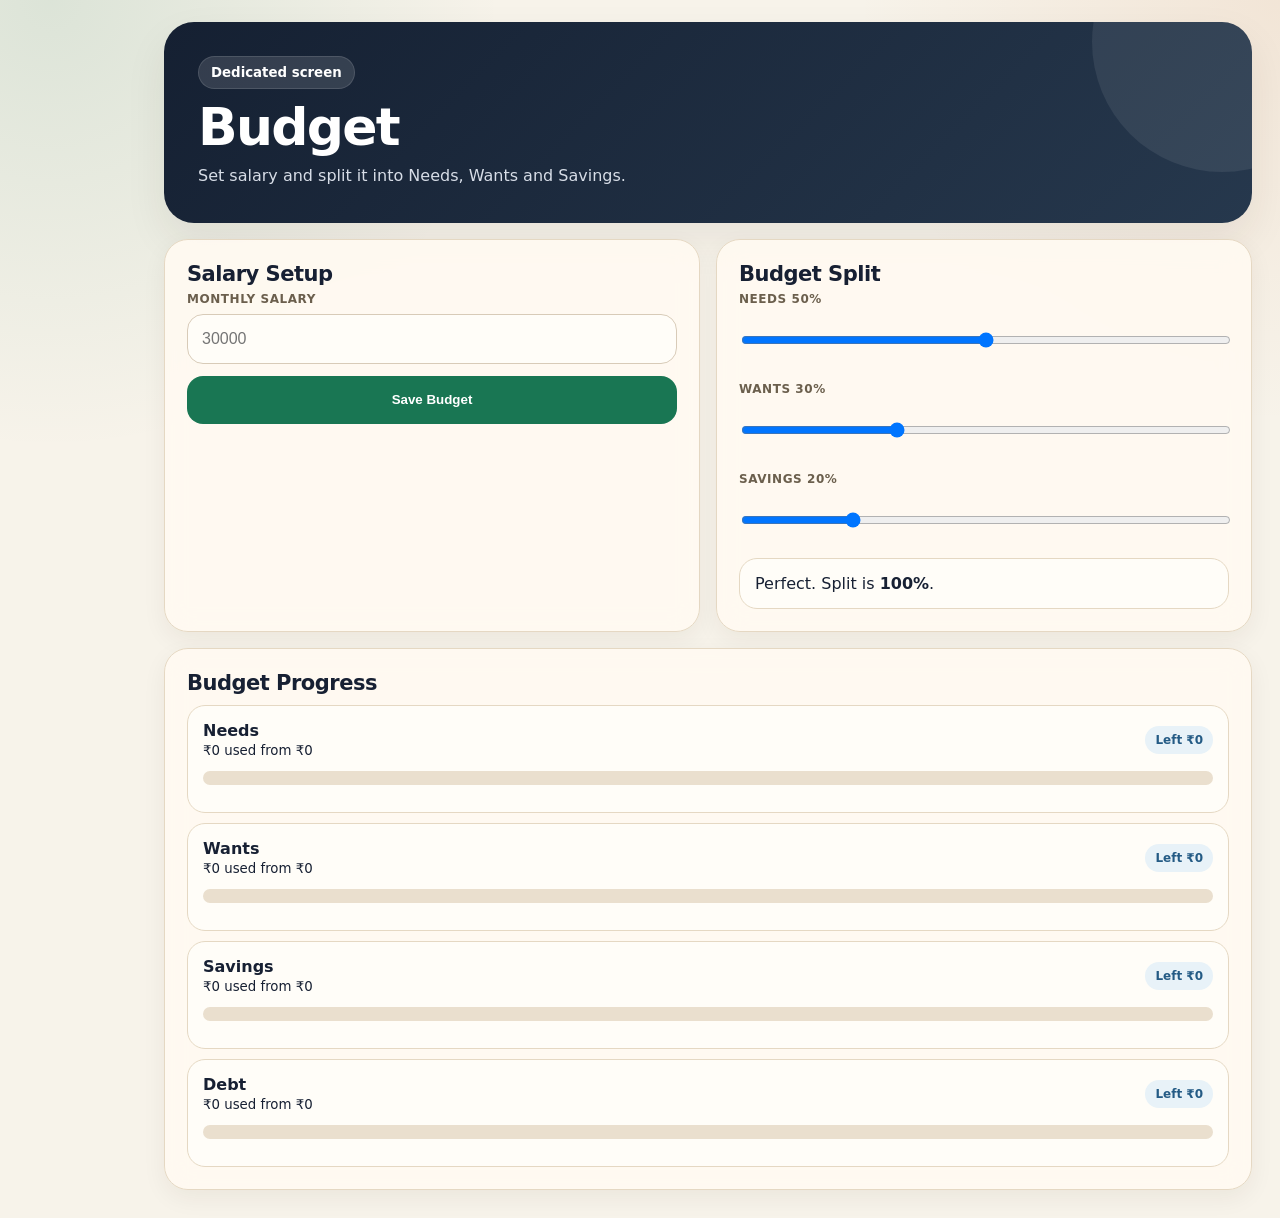
==== commit 2a96bf64: "Add files via upload" ====
--- a/budget.html
+++ b/budget.html
@@ -1 +1,14 @@
-<!doctype html><html lang="en"><head><meta charset="utf-8"><meta name="viewport" content="width=device-width,initial-scale=1"><title>Budget</title><link rel="manifest" href="manifest.json"><meta name="theme-color" content="#197653"><link rel="stylesheet" href="styles.css"></head><body><div class="wrap"><section class="top"><small>Separate page</small><h1>Budget</h1><p>Set salary and split it into Needs, Wants and Savings.</p></section><div id="nav-placeholder"></div><section class="grid"><div class="card span-6"><h2>Salary Setup</h2><label>Monthly Salary</label><input id="salary" type="number" placeholder="30000"><button class="primary" style="width:100%;margin-top:12px" onclick="saveBudget()">Save Budget</button></div><div class="card span-6"><h2>Budget Split</h2><div><label>Needs <span id="needsT"></span></label><input id="needs" type="range" min="0" max="100"></div><div style="margin-top:14px"><label>Wants <span id="wantsT"></span></label><input id="wants" type="range" min="0" max="100"></div><div style="margin-top:14px"><label>Savings <span id="savingsT"></span></label><input id="savings" type="range" min="0" max="100"></div><div id="warn" class="insight"></div></div><div class="card span-12"><h2>Budget Progress</h2><div id="progress"></div></div></section></div><script src="app.js"></script><script>window.PAGE='budget';fetch('nav.html').then(r=>r.text()).then(h=>document.getElementById('nav-placeholder').innerHTML=h).then(()=>document.querySelector('[data-page=budget]').classList.add('active'));salary.value=state.salary||'';needs.value=state.budget.needs;wants.value=state.budget.wants;savings.value=state.budget.savings;function refresh(){needsT.innerText=needs.value+'%';wantsT.innerText=wants.value+'%';savingsT.innerText=savings.value+'%';let total=Number(needs.value)+Number(wants.value)+Number(savings.value);warn.innerHTML=total===100?'Perfect. Split is <strong>100%</strong>.':`Current split is <strong>${total}%</strong>. Keep it 100%.`}needs.oninput=wants.oninput=savings.oninput=refresh;refresh();function saveBudget(){state.salary=Number(salary.value||0);state.budget={needs:Number(needs.value),wants:Number(wants.value),savings:Number(savings.value)};localStorage.setItem('spendwiseDailyV3',JSON.stringify(state));location.reload()}const cats=[['needs','Needs','blue'],['wants','Wants','orange'],['savings','Savings','green'],['debt','Debt','red']];progress.innerHTML=cats.map(c=>{let amount=c[0]==='debt'?state.salary*.15:state.salary*((state.budget[c[0]]||0)/100),spent=catSpend(c[0]),pct=amount?Math.min(spent/amount*100,100):0,left=amount-spent;return `<div class="item"><div class="row"><div><strong>${c[1]}</strong><br><small>${rupee(spent)} used from ${rupee(amount)}</small></div><span class="tag ${left<0?'tag-red':'tag-blue'}">${left<0?'Over '+rupee(Math.abs(left)):'Left '+rupee(left)}</span></div><div class="meter"><div class="bar ${left<0?'red':c[2]}" style="width:${pct}%"></div></div></div>`}).join('');if('serviceWorker'in navigator)navigator.serviceWorker.register('./service-worker.js');</script></body></html>
+<!doctype html><html lang="en"><head><meta charset="utf-8"><meta name="viewport" content="width=device-width,initial-scale=1"><title>Budget</title><link rel="manifest" href="manifest.json"><meta name="theme-color" content="#197653"><link rel="stylesheet" href="styles.css"></head><body><div class="wrap"><section class="top"><small>Dedicated screen</small><h1>Budget</h1><p>Set salary and split it into Needs, Wants and Savings.</p></section><section class="grid"><div class="card span-6"><h2>Salary Setup</h2><label>Monthly Salary</label><input id="salary" type="number" placeholder="30000"><button class="primary" style="width:100%;margin-top:12px" onclick="saveBudget()">Save Budget</button></div><div class="card span-6"><h2>Budget Split</h2><div><label>Needs <span id="needsT"></span></label><input id="needs" type="range" min="0" max="100"></div><div style="margin-top:14px"><label>Wants <span id="wantsT"></span></label><input id="wants" type="range" min="0" max="100"></div><div style="margin-top:14px"><label>Savings <span id="savingsT"></span></label><input id="savings" type="range" min="0" max="100"></div><div id="warn" class="insight"></div></div><div class="card span-12"><h2>Budget Progress</h2><div id="progress"></div></div></section></div><script src="app.js"></script><script>
+window.PAGE='budget';
+loadNav();
+const salaryEl=document.getElementById('salary');
+const needsEl=document.getElementById('needs');
+const wantsEl=document.getElementById('wants');
+const savingsEl=document.getElementById('savings');
+salaryEl.value=state.salary||'';needsEl.value=state.budget.needs;wantsEl.value=state.budget.wants;savingsEl.value=state.budget.savings;
+function refresh(){document.getElementById('needsT').innerText=needsEl.value+'%';document.getElementById('wantsT').innerText=wantsEl.value+'%';document.getElementById('savingsT').innerText=savingsEl.value+'%';let total=Number(needsEl.value)+Number(wantsEl.value)+Number(savingsEl.value);document.getElementById('warn').innerHTML=total===100?'Perfect. Split is <strong>100%</strong>.':`Current split is <strong>${total}%</strong>. Keep it 100%.`}
+needsEl.oninput=wantsEl.oninput=savingsEl.oninput=refresh;refresh();
+function saveBudget(){state.salary=Number(salaryEl.value||0);state.budget={needs:Number(needsEl.value),wants:Number(wantsEl.value),savings:Number(savingsEl.value)};persist();alert('Budget saved successfully');renderProgress()}
+function renderProgress(){const cats=[['needs','Needs','blue'],['wants','Wants','orange'],['savings','Savings','green'],['debt','Debt','red']];document.getElementById('progress').innerHTML=cats.map(c=>{let amount=c[0]==='debt'?state.salary*.15:state.salary*((state.budget[c[0]]||0)/100),spent=catSpend(c[0]),pct=amount?Math.min(spent/amount*100,100):0,left=amount-spent;return `<div class="item"><div class="row"><div><strong>${c[1]}</strong><br><small>${rupee(spent)} used from ${rupee(amount)}</small></div><span class="tag ${left<0?'tag-red':'tag-blue'}">${left<0?'Over '+rupee(Math.abs(left)):'Left '+rupee(left)}</span></div><div class="meter"><div class="bar ${left<0?'red':c[2]}" style="width:${pct}%"></div></div></div>`}).join('')}
+renderProgress();registerPWA();
+</script></body></html>
--- a/styles.css
+++ b/styles.css
@@ -1 +1,8 @@
-:root{--bg:#f4efe5;--card:#fffaf1;--ink:#172033;--muted:#756b5d;--line:#e5d8c3;--green:#197653;--orange:#c66b2c;--red:#b42318;--blue:#245b85;--shadow:0 18px 36px rgba(49,40,25,.08)}*{box-sizing:border-box}body{margin:0;background:radial-gradient(circle at 0 0,rgba(25,118,83,.12),transparent 30%),var(--bg);font-family:Inter,system-ui,-apple-system,Segoe UI,sans-serif;color:var(--ink);padding:14px 14px 92px}.wrap{max-width:980px;margin:auto}.top{background:linear-gradient(135deg,#172033,#26384d);color:#fff;border-radius:28px;padding:24px;margin-bottom:16px;box-shadow:var(--shadow)}.top small{display:inline-flex;background:rgba(255,255,255,.13);padding:7px 11px;border-radius:999px;font-weight:800;margin-bottom:10px}.top h1{margin:0;font-size:34px;letter-spacing:-1.4px}.top p{color:#d7dde7;line-height:1.55;margin:8px 0 0}.grid{display:grid;grid-template-columns:repeat(12,1fr);gap:14px}.card{background:rgba(255,250,241,.94);border:1px solid var(--line);border-radius:24px;padding:18px;box-shadow:var(--shadow)}.span-3{grid-column:span 3}.span-4{grid-column:span 4}.span-6{grid-column:span 6}.span-8{grid-column:span 8}.span-12{grid-column:span 12}h2{margin:0 0 6px;font-size:20px;letter-spacing:-.4px}.sub{margin:0 0 14px;color:var(--muted);font-size:14px;line-height:1.5}label{display:block;text-transform:uppercase;letter-spacing:.5px;font-size:12px;color:#6b5f4d;font-weight:900;margin:0 0 7px}input,select{width:100%;border:1px solid #d8cbb8;border-radius:16px;padding:14px;background:#fffdf8;font-size:16px;color:var(--ink)}input:focus,select:focus{outline:none;border-color:var(--green);box-shadow:0 0 0 4px rgba(25,118,83,.12)}button,.btn{display:inline-flex;align-items:center;justify-content:center;border:0;border-radius:16px;padding:14px 16px;font-weight:900;text-decoration:none;cursor:pointer}.primary{background:var(--green);color:white}.secondary{background:#eee3d2;color:#2d271f}.danger{background:#fee4e2;color:var(--red);padding:9px 10px;font-size:12px}.form{display:grid;grid-template-columns:1fr 1fr;gap:13px}.full{grid-column:1/-1}.stat h3{font-size:31px;margin:6px 0 0;letter-spacing:-1px}.meter{height:13px;background:#eadfce;border-radius:999px;overflow:hidden;margin:10px 0}.bar{height:100%;width:0%;transition:.3s;border-radius:999px}.green{background:var(--green)}.orange{background:var(--orange)}.red{background:var(--red)}.blue{background:var(--blue)}.item,.insight{background:#fffdf8;border:1px solid var(--line);border-radius:18px;padding:14px;margin-top:10px}.row{display:flex;align-items:center;justify-content:space-between;gap:12px}.tag{display:inline-flex;padding:6px 9px;border-radius:999px;font-size:12px;font-weight:900}.tag-green{background:#e7f4ee;color:var(--green)}.tag-red{background:#fee4e2;color:var(--red)}.tag-orange{background:#fff1e7;color:var(--orange)}.tag-blue{background:#e8f2f8;color:var(--blue)}.big{font-size:48px;font-weight:950;letter-spacing:-2px;margin:5px 0}.good{color:var(--green)}.bad{color:var(--red)}.menu{display:grid;grid-template-columns:repeat(2,1fr);gap:12px}.menu a{background:#fffdf8;border:1px solid var(--line);border-radius:22px;padding:18px;color:var(--ink);text-decoration:none;box-shadow:var(--shadow)}.menu strong{display:block;font-size:17px;margin-bottom:4px}.menu span{font-size:13px;color:var(--muted);line-height:1.4}.bottom-nav{position:fixed;left:12px;right:12px;bottom:12px;background:#172033;border-radius:24px;padding:8px;display:grid;grid-template-columns:repeat(5,1fr);gap:4px;box-shadow:0 16px 35px rgba(0,0,0,.22);z-index:10}.bottom-nav a{color:#d7dde7;text-decoration:none;text-align:center;font-size:12px;font-weight:800;padding:10px 3px;border-radius:16px}.bottom-nav a.active{background:#fffaf1;color:#172033}.empty{border:1px dashed #d8cbb8;border-radius:18px;padding:18px;text-align:center;color:var(--muted);background:#fffdf8}.desktop-note{display:none}@media(min-width:901px){body{padding-bottom:28px}.bottom-nav{position:static;margin:0 auto 16px;max-width:980px}.desktop-note{display:block}}@media(max-width:800px){.span-3,.span-4,.span-6,.span-8{grid-column:span 12}.form{grid-template-columns:1fr}.top h1{font-size:30px}.menu{grid-template-columns:1fr}.card,.top{border-radius:22px}.big{font-size:42px}}
+:root{
+  --bg:#f7f3ea;--surface:#fffaf1;--surface-2:#fffdf8;--ink:#172033;--muted:#756b5d;--line:#e5d8c3;
+  --green:#197653;--green-soft:#e7f4ee;--orange:#c66b2c;--orange-soft:#fff1e7;--red:#b42318;--red-soft:#fee4e2;--blue:#245b85;--blue-soft:#e8f2f8;
+  --shadow:0 18px 42px rgba(49,40,25,.08);--shadow-soft:0 8px 24px rgba(49,40,25,.06);--radius:24px
+}
+*{box-sizing:border-box}html{scroll-behavior:smooth}body{margin:0;background:radial-gradient(circle at 4% 0,rgba(25,118,83,.12),transparent 26%),radial-gradient(circle at 100% 0,rgba(198,107,44,.10),transparent 24%),var(--bg);font-family:Inter,ui-sans-serif,system-ui,-apple-system,BlinkMacSystemFont,"Segoe UI",sans-serif;color:var(--ink);padding:16px 16px 96px}.wrap{max-width:1120px;margin:auto}.top{background:linear-gradient(135deg,#152032,#26384d);color:#fff;border-radius:30px;padding:28px;margin-bottom:16px;box-shadow:var(--shadow);position:relative;overflow:hidden}.top:after{content:"";position:absolute;width:260px;height:260px;border-radius:999px;right:-100px;top:-110px;background:rgba(255,255,255,.08)}.top small{display:inline-flex;background:rgba(255,255,255,.13);border:1px solid rgba(255,255,255,.12);padding:8px 12px;border-radius:999px;font-weight:850;margin-bottom:12px;position:relative;z-index:1}.top h1{margin:0;font-size:clamp(30px,5vw,52px);letter-spacing:-1.7px;line-height:1}.top p{color:#d7dde7;line-height:1.6;margin:10px 0 0;max-width:660px;position:relative;z-index:1}.grid{display:grid;grid-template-columns:repeat(12,1fr);gap:16px}.card{background:rgba(255,250,241,.92);backdrop-filter:blur(14px);border:1px solid var(--line);border-radius:var(--radius);padding:20px;box-shadow:var(--shadow-soft)}.span-3{grid-column:span 3}.span-4{grid-column:span 4}.span-5{grid-column:span 5}.span-6{grid-column:span 6}.span-7{grid-column:span 7}.span-8{grid-column:span 8}.span-12{grid-column:span 12}h2{margin:0 0 6px;font-size:21px;letter-spacing:-.5px}.sub{margin:0 0 14px;color:var(--muted);font-size:14px;line-height:1.55}label{display:block;text-transform:uppercase;letter-spacing:.55px;font-size:12px;color:#6b5f4d;font-weight:900;margin:0 0 8px}input,select{width:100%;border:1px solid #d8cbb8;border-radius:16px;padding:15px 14px;background:var(--surface-2);font-size:16px;color:var(--ink);transition:.2s}input:focus,select:focus{outline:none;border-color:var(--green);box-shadow:0 0 0 4px rgba(25,118,83,.12)}button,.btn{display:inline-flex;align-items:center;justify-content:center;border:0;border-radius:16px;padding:14px 16px;font-weight:900;text-decoration:none;cursor:pointer;transition:.18s ease;min-height:48px}button:hover,.btn:hover{transform:translateY(-1px)}.primary{background:var(--green);color:#fff}.secondary{background:#eee3d2;color:#2d271f}.danger{background:var(--red-soft);color:var(--red);padding:10px 12px;font-size:13px}.form{display:grid;grid-template-columns:1fr 1fr;gap:14px}.full{grid-column:1/-1}.stat{min-height:128px}.stat p{margin:0;color:var(--muted);font-size:13px;line-height:1.45}.stat h3{font-size:clamp(26px,3vw,34px);margin:8px 0 0;letter-spacing:-1.2px}.meter{height:14px;background:#eadfce;border-radius:999px;overflow:hidden;margin:12px 0}.bar{height:100%;width:0%;transition:.35s;border-radius:999px}.green{background:var(--green)}.orange{background:var(--orange)}.red{background:var(--red)}.blue{background:var(--blue)}.item,.insight{background:var(--surface-2);border:1px solid var(--line);border-radius:18px;padding:15px;margin-top:10px}.row{display:flex;align-items:center;justify-content:space-between;gap:12px}.tag{display:inline-flex;padding:7px 10px;border-radius:999px;font-size:12px;font-weight:900;white-space:nowrap}.tag-green{background:var(--green-soft);color:var(--green)}.tag-red{background:var(--red-soft);color:var(--red)}.tag-orange{background:var(--orange-soft);color:var(--orange)}.tag-blue{background:var(--blue-soft);color:var(--blue)}.big{font-size:clamp(42px,7vw,62px);font-weight:950;letter-spacing:-2px;margin:4px 0}.good{color:var(--green)}.bad{color:var(--red)}.menu{display:grid;grid-template-columns:repeat(2,1fr);gap:12px}.menu a{background:var(--surface-2);border:1px solid var(--line);border-radius:22px;padding:18px;color:var(--ink);text-decoration:none;box-shadow:var(--shadow-soft);transition:.18s}.menu a:hover{transform:translateY(-2px);border-color:#cbbda8}.menu strong{display:block;font-size:17px;margin-bottom:5px}.menu span{font-size:13px;color:var(--muted);line-height:1.45}.empty{border:1px dashed #d8cbb8;border-radius:18px;padding:20px;text-align:center;color:var(--muted);background:var(--surface-2)}.bottom-nav{position:fixed;left:12px;right:12px;bottom:12px;background:#172033;border-radius:24px;padding:8px;display:grid;grid-template-columns:repeat(5,1fr);gap:5px;box-shadow:0 16px 35px rgba(0,0,0,.22);z-index:50}.bottom-nav a{color:#d7dde7;text-decoration:none;text-align:center;font-size:11.5px;font-weight:850;padding:11px 4px;border-radius:16px}.bottom-nav a.active{background:var(--surface);color:#172033}.page-actions{display:flex;gap:10px;flex-wrap:wrap;margin-top:14px}.summary-strip{display:grid;grid-template-columns:repeat(3,1fr);gap:10px;margin-top:12px}.mini{background:rgba(255,255,255,.08);border:1px solid rgba(255,255,255,.12);border-radius:18px;padding:12px}.mini span{display:block;color:#d7dde7;font-size:12px}.mini strong{display:block;color:white;font-size:20px;margin-top:4px}.list-scroll{max-height:460px;overflow:auto;padding-right:4px}.desktop-help{display:none}
+@media(min-width:980px){body{padding:22px 28px 28px 164px}.wrap{max-width:1180px}.bottom-nav{left:22px;top:22px;bottom:22px;right:auto;width:118px;border-radius:30px;grid-template-columns:1fr;grid-auto-rows:min-content;align-content:start;padding:14px;background:#172033}.bottom-nav:before{content:"Spendwise";color:#fff;font-weight:950;text-align:center;margin:6px 0 12px;font-size:14px;letter-spacing:-.3px}.bottom-nav a{font-size:13px;padding:15px 10px}.desktop-help{display:block}.top{padding:34px}.card{padding:22px}.menu{grid-template-columns:repeat(3,1fr)}}
+@media(max-width:820px){body{padding:12px 12px 98px}.span-3,.span-4,.span-5,.span-6,.span-7,.span-8{grid-column:span 12}.form{grid-template-columns:1fr}.top,.card{border-radius:22px}.row{align-items:flex-start}.menu{grid-template-columns:1fr}.summary-strip{grid-template-columns:1fr}.top{padding:24px}.item.row{align-items:center}.stat{min-height:auto}}
